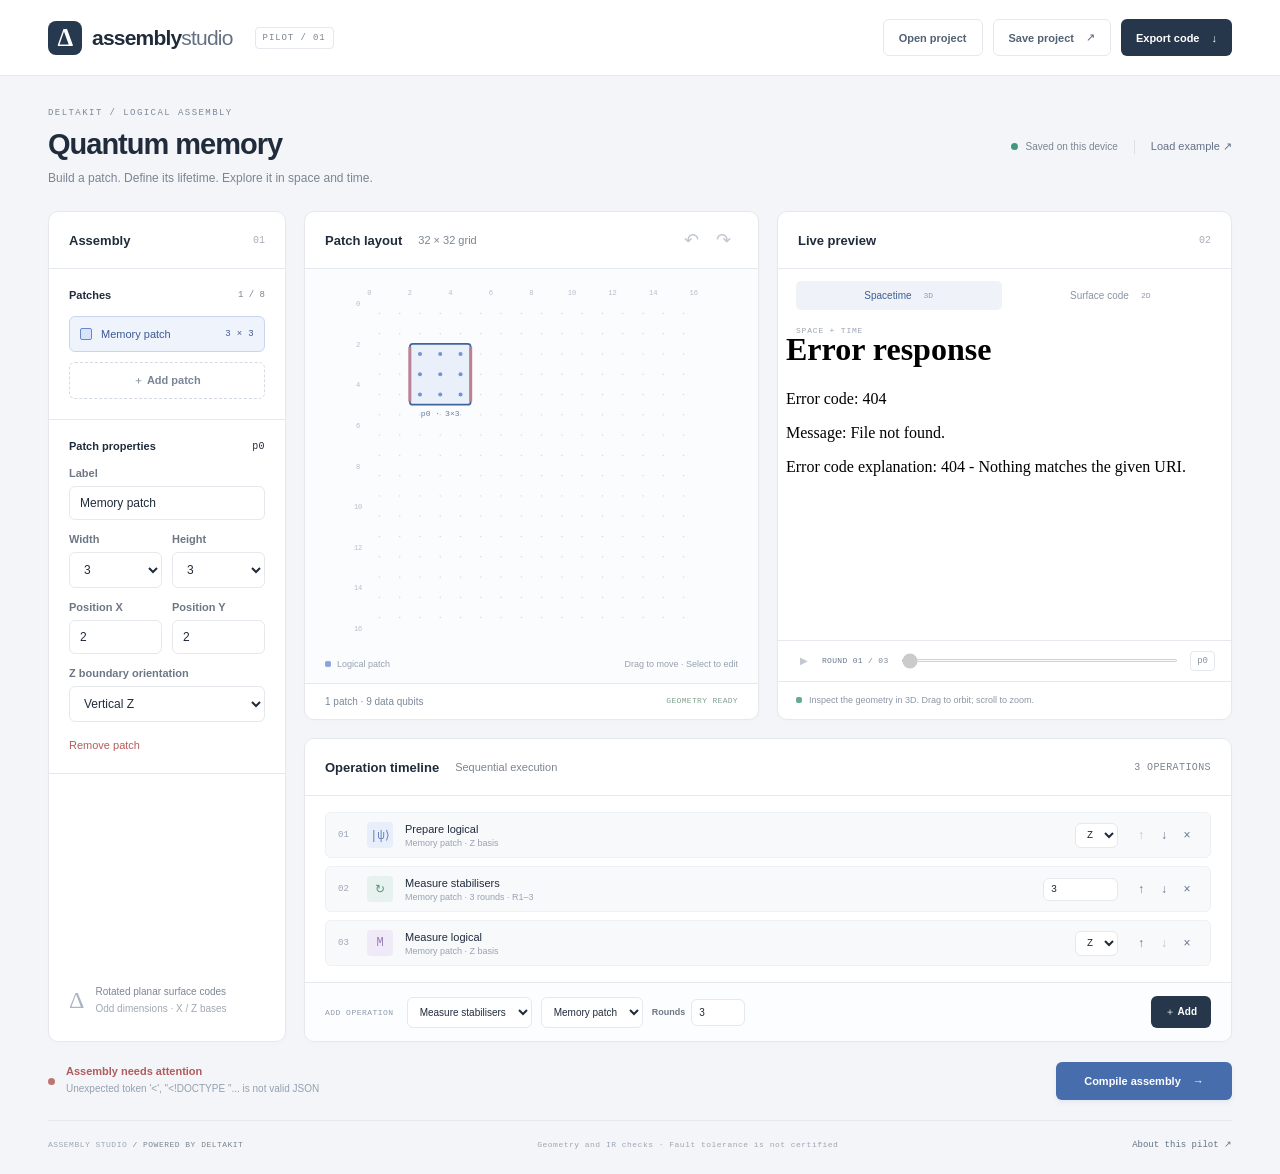
==== static/index.html @ bb97033a "scaffold visualizer" ====
<!doctype html>
<html lang="en">
  <head>
    <meta charset="utf-8" />
    <meta name="viewport" content="width=device-width, initial-scale=1" />
    <meta name="theme-color" content="#f4f5f8" />
    <title>Assembly Studio · Deltakit</title>
    <link rel="stylesheet" href="/static/style.css" />
    <script type="module" src="/static/app.js"></script>
  </head>
  <body>
    <header class="topbar">
      <a class="brand" href="/" aria-label="Assembly Studio home"
        ><span class="brand-mark">Δ</span
        ><span>assembly<span class="brand-light">studio</span></span></a
      >
      <span class="pilot-tag">PILOT / 01</span>
      <div class="topbar-actions">
        <button id="open-project" class="button ghost">Open project</button>
        <button id="save-project" class="button ghost">
          Save project <span aria-hidden="true">↗</span>
        </button>
        <button id="export-project" class="button dark">
          Export code <span aria-hidden="true">↓</span>
        </button>
      </div>
    </header>

    <main>
      <section class="project-heading">
        <div>
          <div class="eyebrow">DELTAKIT / LOGICAL ASSEMBLY</div>
          <input
            id="project-name"
            aria-label="Project name"
            maxlength="80"
            value="Quantum memory"
          />
          <p>
            Build a patch. Define its lifetime. Explore it in space and time.
          </p>
        </div>
        <div class="project-meta">
          <span class="status-dot"></span
          ><span id="save-status">Saved on this device</span
          ><span class="divider"></span
          ><button id="load-example" class="text-button">
            Load example ↗
          </button>
        </div>
      </section>

      <div class="workbench">
        <aside class="panel inspector">
          <div class="panel-heading">
            <h2>Assembly</h2>
            <span class="section-number">01</span>
          </div>
          <div class="inspector-section">
            <div class="section-title">
              <h3>Patches</h3>
              <span id="patch-count" class="count">1 / 8</span>
            </div>
            <div id="patch-list"></div>
            <button id="add-patch" class="button add-button">
              ＋ Add patch
            </button>
          </div>
          <div class="inspector-section" id="patch-properties">
            <div class="section-title">
              <h3>Patch properties</h3>
              <span id="selected-id" class="mono">p0</span>
            </div>
            <label>Label<input id="patch-name" maxlength="48" /></label>
            <div class="field-pair">
              <label
                >Width<select id="patch-width">
                  <option>3</option>
                  <option>5</option>
                  <option>7</option>
                  <option>9</option>
                  <option>11</option>
                </select></label
              ><label
                >Height<select id="patch-height">
                  <option>3</option>
                  <option>5</option>
                  <option>7</option>
                  <option>9</option>
                  <option>11</option>
                </select></label
              >
            </div>
            <div class="field-pair">
              <label
                >Position X<input
                  id="patch-x"
                  type="number"
                  min="0"
                  max="29"
                  step="1" /></label
              ><label
                >Position Y<input
                  id="patch-y"
                  type="number"
                  min="0"
                  max="29"
                  step="1"
              /></label>
            </div>
            <label
              >Z boundary orientation<select id="patch-orientation">
                <option value="true">Vertical Z</option>
                <option value="false">Horizontal Z</option>
              </select></label
            >
            <button id="delete-patch" class="text-button danger">
              Remove patch
            </button>
          </div>
          <div class="inspector-foot">
            <span class="small-mark">Δ</span>
            <p>
              Rotated planar surface codes<br /><span
                >Odd dimensions · X / Z bases</span
              >
            </p>
          </div>
        </aside>

        <section class="panel layout-panel">
          <div class="panel-heading">
            <div class="heading-with-icon">
              <h2>Patch layout</h2>
              <span class="muted small">32 × 32 grid</span>
            </div>
            <div class="icon-actions">
              <button
                id="undo"
                class="icon-button"
                title="Undo (Ctrl/⌘ Z)"
                aria-label="Undo"
              >
                ↶</button
              ><button
                id="redo"
                class="icon-button"
                title="Redo (Ctrl/⌘ Shift Z)"
                aria-label="Redo"
              >
                ↷
              </button>
            </div>
          </div>
          <div class="layout-canvas">
            <svg
              id="layout"
              viewBox="0 0 680 680"
              role="img"
              aria-label="Editable patch layout. Select a patch to edit its position."
            ></svg>
            <div class="canvas-caption">
              <span><span class="legend-dot blue"></span> Logical patch</span
              ><span>Drag to move · Select to edit</span>
            </div>
          </div>
          <div class="layout-summary">
            <span id="layout-summary">1 patch · 9 data qubits</span
            ><span class="mono" id="geometry-status">GEOMETRY READY</span>
          </div>
        </section>

        <section class="panel preview-panel">
          <div class="panel-heading">
            <h2>Live preview</h2>
            <span class="section-number">02</span>
          </div>
          <div class="preview-tabs" role="tablist" aria-label="Visualization">
            <button
              id="tab-spacetime"
              role="tab"
              aria-selected="true"
              class="active"
            >
              Spacetime <span>3D</span></button
            ><button id="tab-patches" role="tab" aria-selected="false">
              Surface code <span>2D</span>
            </button>
          </div>
          <div class="viewer-wrap" id="viewer-wrap">
            <iframe
              id="viewer"
              title="Deltakit spacetime visualization"
              src="/viewer"
            ></iframe>
            <div id="preview-empty" class="preview-empty" hidden>
              <span class="empty-orbit">◇</span>
              <h3>Your assembly, visualized</h3>
              <p>
                Add a patch and a stabiliser operation,<br />then compile your
                assembly.
              </p>
            </div>
            <span class="viewer-badge" id="viewer-badge">SPACE + TIME</span>
          </div>
          <div class="round-control">
            <button
              id="play-rounds"
              class="icon-button"
              title="Play rounds"
              aria-label="Play rounds"
            >
              ▶</button
            ><label for="round-slider" class="mono"
              >ROUND <span id="round-value">01</span
              ><span class="muted">
                / <span id="round-total">03</span></span
              ></label
            ><input
              id="round-slider"
              type="range"
              min="1"
              max="3"
              value="1"
              aria-label="Selected stabiliser round"
            /><span id="round-patch" class="round-patch">p0</span>
          </div>
          <div class="preview-note">
            <span class="legend-dot teal"></span
            ><span id="preview-note"
              >Inspect the geometry in 3D. Drag to orbit; scroll to zoom.</span
            >
          </div>
        </section>

        <section class="panel timeline-panel">
          <div class="panel-heading">
            <div class="heading-with-icon">
              <h2>Operation timeline</h2>
              <span class="muted small">Sequential execution</span>
            </div>
            <span id="operation-count" class="mono muted">3 OPERATIONS</span>
          </div>
          <div id="operation-list" class="operation-list"></div>
          <form id="add-operation" class="operation-composer">
            <span class="composer-label">ADD OPERATION</span
            ><label class="sr-only" for="op-kind">Operation type</label
            ><select id="op-kind">
              <option value="prepare">Prepare</option>
              <option value="memory" selected>Measure stabilisers</option>
              <option value="measure">Measure logical</option></select
            ><label class="sr-only" for="op-patch">Patch</label
            ><select id="op-patch"></select
            ><label id="op-basis-label"
              >Basis<select id="op-basis">
                <option>Z</option>
                <option>X</option>
              </select></label
            ><label id="op-rounds-label"
              >Rounds<input
                id="op-rounds"
                type="number"
                min="1"
                max="64"
                value="3" /></label
            ><button type="submit" class="button dark">＋ Add</button>
          </form>
        </section>
      </div>

      <section class="compile-bar">
        <div
          id="compile-status"
          class="compile-status"
          role="status"
          aria-live="polite"
        >
          <span class="status-dot"></span>
          <div>
            <strong>Ready to compile</strong
            ><span>Your changes are saved automatically on this device.</span>
          </div>
        </div>
        <button id="compile" class="button compile-button">
          Compile assembly <span aria-hidden="true">→</span>
        </button>
      </section>
      <footer>
        <span
          >ASSEMBLY STUDIO
          <span class="muted">/ POWERED BY DELTAKIT</span></span
        ><span>Geometry and IR checks · Fault tolerance is not certified</span
        ><button id="help" class="text-button">About this pilot ↗</button>
      </footer>
    </main>

    <input
      type="file"
      id="project-file"
      accept=".json,application/json"
      hidden
    />
    <dialog id="export-dialog">
      <div class="dialog-heading">
        <div>
          <div class="eyebrow">TAKE YOUR ASSEMBLY FURTHER</div>
          <h2>Export code</h2>
        </div>
        <button
          class="icon-button"
          data-close="export-dialog"
          aria-label="Close export"
        >
          ×
        </button>
      </div>
      <p>Use this assembly in your own Deltakit workflow.</p>
      <div class="export-tabs">
        <button class="button dark" id="export-python-tab">Python</button
        ><button class="button ghost" id="export-mlir-tab">
          Logical Assembly IR
        </button>
      </div>
      <pre id="export-code" tabindex="0"></pre>
      <div class="dialog-actions">
        <button class="button ghost" id="copy-code">Copy code</button
        ><button class="button dark" id="download-code">Download .py ↓</button>
      </div>
    </dialog>
    <dialog id="help-dialog">
      <div class="dialog-heading">
        <h2>A small assembly workbench</h2>
        <button
          class="icon-button"
          data-close="help-dialog"
          aria-label="Close help"
        >
          ×
        </button>
      </div>
      <p>
        Place up to eight rotated-planar patches, then define their preparation,
        stabiliser rounds, and logical measurement in order.
      </p>
      <p>
        <strong>Operations execute sequentially.</strong> Patches must be
        prepared before use. Logical measurement ends a patch's lifetime. The
        pilot supports X and Z bases and up to 64 total stabiliser rounds.
      </p>
      <p>
        The surface-code view shows the patch receiving stabiliser measurements
        at the selected round. The spacetime view shows the complete assembly.
        Both use the real Deltakit compiler and renderer.
      </p>
      <p>
        Projects are saved in this browser and can be downloaded as JSON. Code
        exports contain the editable assembly, before visualization passes.
        Geometry checks and successful IR verification do not certify logical
        correctness or fault tolerance.
      </p>
    </dialog>
    <div id="toast" class="toast" role="status" hidden></div>
  </body>
</html>
---- static/style.css ----
:root {
  --ink: #202c3c;
  --muted: #7b8592;
  --line: #e5e8ed;
  --blue: #4f73c8;
  --teal: #358b7b;
  --bg: #f4f5f8;
  --panel: #fff;
  --mono: ui-monospace, SFMono-Regular, Consolas, monospace;
  font-family:
    Inter,
    -apple-system,
    BlinkMacSystemFont,
    "Segoe UI",
    sans-serif;
  color: var(--ink);
  background: var(--bg);
  font-synthesis: none;
}
* {
  box-sizing: border-box;
}
body {
  margin: 0;
}
button,
input,
select {
  font: inherit;
}
button,
select {
  cursor: pointer;
}
button {
  transition:
    background 0.15s,
    box-shadow 0.15s;
}
button:disabled {
  opacity: 0.4;
  cursor: default;
}
button:focus-visible,
a:focus-visible,
input:focus-visible,
select:focus-visible {
  outline: 3px solid #b1c6ef;
  outline-offset: 3px;
}
button:hover:not(:disabled) {
  filter: brightness(0.96);
}
button {
  border: 0;
}
input,
select {
  border: 1px solid var(--line);
  border-radius: 6px;
  background: #fff;
  color: var(--ink);
  padding: 9px 10px;
  min-width: 0;
}
input[type="number"] {
  width: 100%;
}
select {
  padding-right: 22px;
}
label {
  display: flex;
  flex-direction: column;
  gap: 7px;
  font-size: 11px;
  font-weight: 600;
  color: #6d7785;
}
label input,
label select {
  font-size: 12px;
  font-weight: 500;
}
.mono {
  font-family: var(--mono);
  font-size: 10px;
  letter-spacing: 0.04em;
}
.muted {
  color: var(--muted);
}
.small {
  font-size: 11px;
}
.topbar {
  height: 76px;
  background: #fff;
  border-bottom: 1px solid var(--line);
  display: flex;
  align-items: center;
  padding: 0 48px;
  gap: 22px;
}
.brand {
  display: flex;
  align-items: center;
  gap: 10px;
  text-decoration: none;
  color: var(--ink);
  font-size: 21px;
  font-weight: 750;
  letter-spacing: -0.8px;
}
.brand-light {
  font-weight: 400;
  color: #647182;
}
.brand-mark {
  display: grid;
  place-items: center;
  background: #27394e;
  color: white;
  width: 34px;
  height: 34px;
  font-size: 25px;
  border-radius: 8px;
  font-family: Georgia, serif;
}
.pilot-tag {
  font: 9px var(--mono);
  letter-spacing: 0.1em;
  border: 1px solid var(--line);
  padding: 5px 7px;
  border-radius: 4px;
  color: var(--muted);
}
.topbar-actions {
  margin-left: auto;
  display: flex;
  gap: 10px;
}
.button {
  border-radius: 6px;
  font-size: 11px;
  font-weight: 600;
  padding: 11px 15px;
  display: inline-flex;
  align-items: center;
  justify-content: center;
  gap: 12px;
  white-space: nowrap;
}
.ghost {
  background: transparent;
  border: 1px solid var(--line);
  color: #526174;
}
.dark {
  background: #26364b;
  color: white;
}
.text-button {
  padding: 0;
  background: transparent;
  font-size: 11px;
  color: #637184;
  white-space: nowrap;
}
.text-button:hover {
  text-decoration: underline;
}
.danger {
  color: #b65c5c;
}
main {
  max-width: 1560px;
  margin: auto;
  padding: 32px 48px 0;
}
.project-heading {
  display: flex;
  align-items: center;
  justify-content: space-between;
  margin-bottom: 26px;
  gap: 20px;
}
.eyebrow {
  font: 9px var(--mono);
  letter-spacing: 0.16em;
  color: #7c899a;
  margin-bottom: 10px;
}
.project-heading input {
  font-size: 29px;
  font-weight: 650;
  letter-spacing: -1px;
  background: transparent;
  padding: 0;
  border: 0;
  width: min(480px, 100%);
  border-bottom: 1px solid transparent;
  border-radius: 0;
}
.project-heading input:hover {
  border-bottom-color: var(--line);
}
.project-heading p {
  font-size: 12px;
  color: var(--muted);
  margin: 9px 0 0;
}
.project-meta {
  font-size: 10px;
  color: var(--muted);
  display: flex;
  gap: 8px;
  align-items: center;
  white-space: nowrap;
}
.status-dot {
  display: inline-block;
  width: 7px;
  height: 7px;
  border-radius: 50%;
  background: #429782;
  flex-shrink: 0;
}
.divider {
  height: 14px;
  border-left: 1px solid #dbe0e6;
  margin: 0 8px;
}
.workbench {
  display: grid;
  grid-template-columns: 238px minmax(300px, 1fr) minmax(320px, 1fr);
  gap: 18px;
  align-items: stretch;
}
.panel {
  background: var(--panel);
  border: 1px solid var(--line);
  border-radius: 10px;
  overflow: hidden;
  box-shadow: 0 3px 8px #23364b03;
}
.panel-heading {
  height: 57px;
  padding: 0 20px;
  display: flex;
  align-items: center;
  justify-content: space-between;
  border-bottom: 1px solid var(--line);
  gap: 12px;
}
h2 {
  font-size: 13px;
  font-weight: 650;
  margin: 0;
}
.section-number {
  font: 10px var(--mono);
  color: #a8afb8;
}
.heading-with-icon {
  display: flex;
  align-items: center;
  gap: 16px;
}
.inspector {
  grid-row: span 2;
  display: flex;
  flex-direction: column;
}
.inspector-section {
  padding: 20px;
  border-bottom: 1px solid var(--line);
}
.section-title {
  display: flex;
  align-items: center;
  justify-content: space-between;
  margin-bottom: 15px;
}
.section-title h3 {
  font-size: 11px;
  font-weight: 600;
  margin: 0;
}
.count {
  font: 9px var(--mono);
  color: var(--muted);
}
#patch-list {
  display: flex;
  flex-direction: column;
  gap: 6px;
}
.patch-item {
  display: flex;
  gap: 9px;
  align-items: center;
  text-align: left;
  width: 100%;
  padding: 11px 10px;
  border: 1px solid transparent;
  background: #f8f9fb;
  border-radius: 6px;
  font-size: 11px;
  color: #57667a;
}
.patch-item.selected {
  border-color: #c9d5f0;
  background: #eff3fb;
  color: #3c5a95;
}
.patch-swatch {
  width: 12px;
  height: 12px;
  border: 1px solid #6987c8;
  background: #d8e4fa;
  border-radius: 2px;
  flex-shrink: 0;
}
.patch-item .patch-label {
  overflow: hidden;
  text-overflow: ellipsis;
  white-space: nowrap;
}
.patch-item .mono {
  margin-left: auto;
  font-size: 9px;
  white-space: nowrap;
}
.add-button {
  width: 100%;
  background: transparent;
  border: 1px dashed #d3dae3;
  color: #788594;
  margin-top: 10px;
  padding: 10px;
}
#patch-properties label {
  margin-bottom: 13px;
}
.field-pair {
  display: grid;
  grid-template-columns: 1fr 1fr;
  gap: 10px;
}
.inspector-foot {
  margin-top: auto;
  padding: 24px 20px;
  display: flex;
  align-items: center;
  gap: 11px;
  color: #7b8796;
}
.small-mark {
  font-family: Georgia, serif;
  font-size: 24px;
  color: #aab4c0;
}
.inspector-foot p {
  font-size: 10px;
  margin: 0;
  line-height: 1.7;
}
.inspector-foot p span {
  color: #a0a8b2;
}
.layout-panel,
.preview-panel {
  min-width: 0;
  display: flex;
  flex-direction: column;
}
.icon-actions {
  display: flex;
  gap: 3px;
}
.icon-button {
  background: transparent;
  color: #66778e;
  font-size: 18px;
  width: 29px;
  height: 29px;
  border-radius: 5px;
  display: inline-grid;
  place-items: center;
}
.layout-canvas {
  position: relative;
  padding: 14px 12px 35px;
  background: #fbfcfd;
  flex: 1;
  min-height: 330px;
}
.layout-canvas svg {
  width: 100%;
  height: 100%;
  max-height: 365px;
  display: block;
  touch-action: none;
  user-select: none;
}
.canvas-caption {
  position: absolute;
  bottom: 14px;
  left: 20px;
  right: 20px;
  display: flex;
  align-items: center;
  justify-content: space-between;
  font-size: 9px;
  color: #96a1af;
  gap: 8px;
}
.canvas-caption > span:first-child {
  display: flex;
  align-items: center;
  gap: 6px;
}
.legend-dot {
  display: inline-block;
  width: 6px;
  height: 6px;
  border-radius: 2px;
  flex-shrink: 0;
}
.blue {
  background: #8aa5dc;
}
.teal {
  background: #66a998;
}
.layout-summary {
  padding: 12px 20px;
  border-top: 1px solid var(--line);
  font-size: 10px;
  color: #7a899a;
  display: flex;
  justify-content: space-between;
  gap: 10px;
}
.layout-summary .mono {
  font-size: 8px;
  color: #83a191;
}
.preview-tabs {
  display: flex;
  padding: 12px 18px 0;
  gap: 6px;
  background: #fff;
}
.preview-tabs button {
  flex: 1;
  background: #fff;
  font-size: 10px;
  color: #8a95a4;
  padding: 9px 8px;
  border-radius: 5px;
  display: flex;
  align-items: center;
  justify-content: center;
  gap: 12px;
}
.preview-tabs button.active {
  background: #eff3f9;
  color: #3e5d94;
}
.preview-tabs button span {
  font: 8px var(--mono);
  color: #8b9ab1;
}
.viewer-wrap {
  position: relative;
  flex: 1;
  background: #fff;
  min-height: 295px;
  overflow: hidden;
}
iframe {
  width: 100%;
  height: 100%;
  min-height: 295px;
  position: absolute;
  inset: 0;
  border: 0;
}
.viewer-badge {
  position: absolute;
  left: 18px;
  top: 16px;
  font: 8px var(--mono);
  color: #9aa5b3;
  letter-spacing: 0.1em;
  pointer-events: none;
}
.preview-empty {
  position: absolute;
  inset: 0;
  display: flex;
  flex-direction: column;
  justify-content: center;
  align-items: center;
  background: #fafbfd;
  text-align: center;
  z-index: 1;
}
.preview-empty[hidden] {
  display: none;
}
.empty-orbit {
  font-size: 55px;
  color: #c6d1df;
}
.preview-empty h3 {
  font-size: 12px;
  font-weight: 500;
  color: #6f7f95;
}
.preview-empty p {
  font-size: 10px;
  color: #99a3af;
  line-height: 1.8;
}
.round-control {
  display: flex;
  align-items: center;
  gap: 10px;
  padding: 10px 16px;
  border-top: 1px solid var(--line);
}
.round-control label {
  display: block;
  white-space: nowrap;
  font-size: 8px;
  color: #697991;
  font-weight: 500;
}
.round-control input {
  min-width: 45px;
  padding: 0;
  flex: 1;
  accent-color: #597ec1;
  height: 3px;
}
.round-control .icon-button {
  font-size: 10px;
  width: 18px;
  height: 20px;
}
.round-patch {
  font: 9px var(--mono);
  border: 1px solid var(--line);
  border-radius: 4px;
  padding: 4px 6px;
  color: #8594a8;
  max-width: 65px;
  text-overflow: ellipsis;
  overflow: hidden;
  white-space: nowrap;
}
.preview-note {
  display: flex;
  gap: 7px;
  align-items: center;
  font-size: 9px;
  color: #8c97a4;
  padding: 12px 18px;
  border-top: 1px solid var(--line);
  line-height: 1.5;
}
.timeline-panel {
  grid-column: 2 / 4;
}
.operation-list {
  padding: 16px 20px;
  display: flex;
  flex-direction: column;
  gap: 8px;
  max-height: 238px;
  overflow: auto;
}
.operation-row {
  display: flex;
  align-items: center;
  gap: 12px;
  padding: 9px 12px;
  background: #f8f9fb;
  border: 1px solid #edf0f4;
  border-radius: 6px;
}
.operation-row.current {
  border-color: #b8caea;
  background: #f0f4fc;
}
.op-number {
  font: 9px var(--mono);
  color: #9aa6b6;
  width: 17px;
}
.op-symbol {
  border-radius: 4px;
  width: 26px;
  height: 26px;
  display: grid;
  place-items: center;
  font: 12px var(--mono);
  background: #e9effa;
  color: #607fbc;
}
.op-symbol.memory {
  background: #e7f2ee;
  color: #589185;
}
.op-symbol.measure {
  background: #f0eaf8;
  color: #967bb7;
}
.op-description {
  font-size: 11px;
  flex: 1;
}
.op-description span {
  font-size: 9px;
  color: #97a2b1;
  display: block;
  margin-top: 3px;
}
.operation-row select,
.operation-row input {
  font: 10px var(--mono);
  padding: 5px 7px;
  max-width: 75px;
  background: #fff;
}
.operation-row .op-arrows {
  display: flex;
  gap: 1px;
}
.operation-row .icon-button {
  width: 22px;
  height: 24px;
  font-size: 12px;
}
.operation-composer {
  border-top: 1px solid var(--line);
  padding: 13px 20px;
  display: flex;
  align-items: center;
  gap: 9px;
  flex-wrap: wrap;
  background: #fcfdfe;
}
.composer-label {
  font: 8px var(--mono);
  letter-spacing: 0.06em;
  color: #8d9bad;
  margin-right: 4px;
}
.operation-composer > select {
  font-size: 10px;
  padding: 8px;
  max-width: 165px;
}
.operation-composer label {
  flex-direction: row;
  align-items: center;
  gap: 6px;
  font-size: 9px;
  white-space: nowrap;
}
.operation-composer label select,
.operation-composer label input {
  padding: 7px;
  font-size: 10px;
  width: 54px;
}
.operation-composer button {
  margin-left: auto;
  padding: 9px 14px;
  font-size: 10px;
}
.compile-bar {
  display: flex;
  justify-content: space-between;
  align-items: center;
  padding: 20px 0;
  gap: 20px;
}
.compile-status {
  display: flex;
  gap: 11px;
  align-items: center;
  min-width: 0;
}
.compile-status strong {
  display: block;
  font-size: 11px;
  font-weight: 550;
  color: #5d6d81;
}
.compile-status span:not(.status-dot) {
  display: block;
  font-size: 10px;
  color: #94a0b0;
  margin-top: 4px;
  line-height: 1.6;
}
.compile-status.error strong {
  color: #b05c5c;
}
.compile-status.error .status-dot {
  background: #bf7474;
}
.compile-status.stale .status-dot {
  background: #d3a56d;
}
.compile-button {
  background: #486dad;
  color: #fff;
  min-width: 176px;
  font-size: 11px;
  padding: 13px 18px;
  box-shadow: 0 3px 5px #486dad15;
}
footer {
  border-top: 1px solid var(--line);
  padding: 18px 0 25px;
  display: flex;
  justify-content: space-between;
  align-items: center;
  gap: 15px;
  font: 8px var(--mono);
  letter-spacing: 0.06em;
  color: #9ca7b5;
}
footer .text-button {
  font-size: 9px;
}
dialog {
  border: 1px solid var(--line);
  border-radius: 12px;
  padding: 28px;
  width: min(760px, 90vw);
  color: var(--ink);
  box-shadow: 0 25px 70px #20304433;
}
dialog::backdrop {
  background: #24354955;
  backdrop-filter: blur(3px);
}
.dialog-heading {
  display: flex;
  align-items: center;
  justify-content: space-between;
}
.dialog-heading h2 {
  font-size: 20px;
  font-weight: 600;
}
dialog p {
  font-size: 12px;
  color: #79879a;
  line-height: 1.8;
}
.export-tabs {
  display: flex;
  gap: 8px;
  margin: 20px 0 12px;
}
pre {
  background: #f5f7fa;
  border: 1px solid var(--line);
  border-radius: 7px;
  padding: 18px;
  max-height: 45vh;
  overflow: auto;
  font: 11px/1.8 var(--mono);
  color: #596d8c;
}
.dialog-actions {
  display: flex;
  justify-content: flex-end;
  gap: 10px;
}
.toast {
  position: fixed;
  bottom: 24px;
  left: 50%;
  transform: translateX(-50%);
  background: #293b50;
  color: #fff;
  border-radius: 7px;
  padding: 12px 20px;
  font-size: 12px;
  box-shadow: 0 4px 20px #23364b22;
  z-index: 10;
}
.sr-only {
  position: absolute;
  width: 1px;
  height: 1px;
  padding: 0;
  margin: -1px;
  overflow: hidden;
  clip: rect(0, 0, 0, 0);
  white-space: nowrap;
  border: 0;
}
.empty-list {
  font-size: 11px;
  color: #8e9cad;
  padding: 12px 0;
  margin: 0;
}
.layout-patch {
  cursor: grab;
}
.layout-patch:active {
  cursor: grabbing;
}
.layout-patch:focus-visible {
  outline: none;
}
.layout-patch:focus-visible rect {
  stroke: #253c68;
  stroke-width: 4;
}
[hidden] {
  display: none !important;
}
@media (min-width: 1500px) {
  .layout-canvas svg {
    max-height: 420px;
  }
  .viewer-wrap {
    min-height: 345px;
  }
}
@media (max-width: 1100px) {
  main {
    padding: 24px;
  }
  .topbar {
    padding: 0 24px;
  }
  .workbench {
    grid-template-columns: 220px minmax(280px, 1fr);
  }
  .inspector {
    grid-row: span 3;
  }
  .preview-panel {
    grid-column: 2;
  }
  .timeline-panel {
    grid-column: 2;
  }
  .project-meta {
    display: none;
  }
  .layout-canvas svg {
    max-height: 320px;
  }
  .viewer-wrap {
    min-height: 340px;
  }
  .heading-with-icon {
    gap: 10px;
  }
}
@media (max-width: 680px) {
  main {
    padding: 20px 14px;
  }
  .topbar {
    padding: 0 14px;
    height: 64px;
    gap: 10px;
  }
  .brand {
    font-size: 17px;
  }
  .brand-mark {
    width: 27px;
    height: 27px;
    font-size: 20px;
  }
  .pilot-tag {
    display: none;
  }
  .topbar-actions {
    gap: 5px;
  }
  .topbar-actions .button {
    padding: 8px;
    font-size: 9px;
    gap: 5px;
  }
  .project-heading input {
    font-size: 24px;
  }
  .project-heading p {
    font-size: 11px;
  }
  .workbench {
    grid-template-columns: 1fr;
    gap: 12px;
  }
  .inspector,
  .preview-panel,
  .timeline-panel {
    grid-column: 1;
    grid-row: auto;
  }
  .inspector {
    display: block;
  }
  .inspector-section {
    padding: 15px;
  }
  .inspector-foot {
    display: none;
  }
  .field-pair {
    gap: 12px;
  }
  #patch-properties {
    display: grid;
    grid-template-columns: 1fr 1fr;
    gap: 0 15px;
  }
  #patch-properties .section-title {
    grid-column: span 2;
  }
  #patch-properties > label:first-of-type {
    grid-column: span 2;
  }
  .operation-composer {
    padding: 12px;
    gap: 7px;
  }
  .composer-label {
    width: 100%;
  }
  .compile-bar {
    align-items: flex-start;
  }
  .compile-button {
    min-width: 150px;
  }
  .compile-status span:not(.status-dot) {
    font-size: 9px;
  }
  footer {
    flex-wrap: wrap;
    font-size: 7px;
  }
  .operation-row {
    gap: 6px;
    padding: 7px;
  }
  .operation-list {
    padding: 12px;
  }
  .panel-heading {
    padding: 0 15px;
  }
  .operation-row .op-arrows {
    gap: 0;
  }
  .heading-with-icon .small {
    font-size: 9px;
  }
}
@media (prefers-reduced-motion: reduce) {
  * {
    transition: none !important;
  }
}
@media (max-width: 680px) {
  .topbar {
    height: auto;
    min-height: 64px;
    flex-wrap: wrap;
    padding: 14px;
    row-gap: 14px;
  }
  .topbar-actions {
    width: 100%;
    margin-left: 0;
    justify-content: space-between;
  }
  .topbar-actions .button {
    font-size: 10px;
    padding: 9px 12px;
  }
}
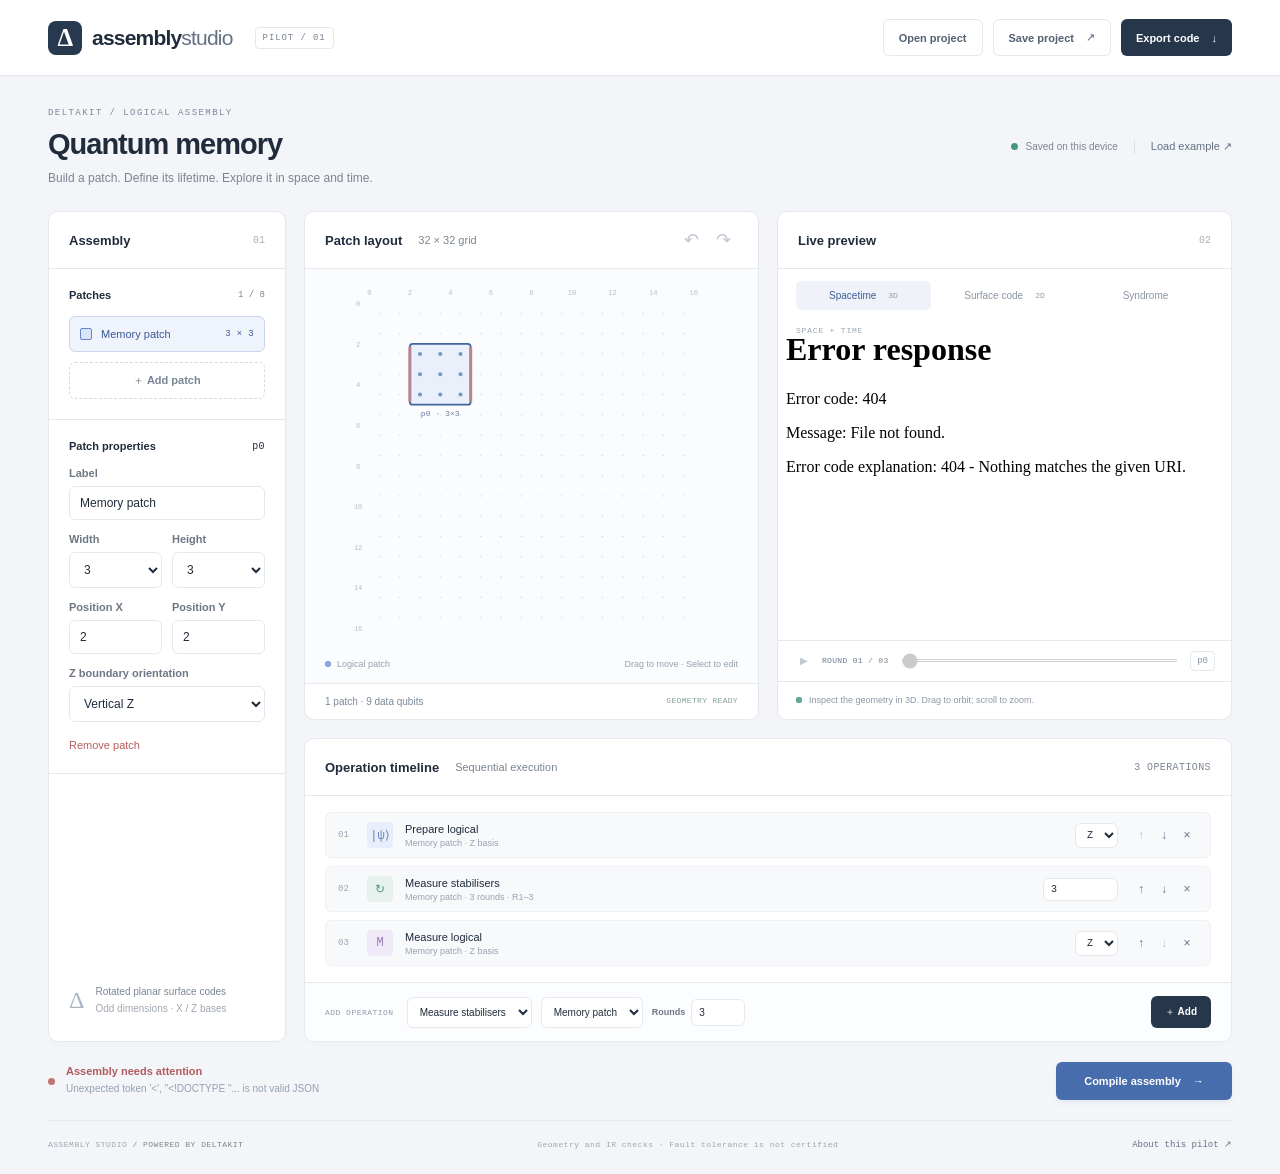
==== commit d01877fd: "feat: add interactive syndrome explorer" ====
--- a/static/index.html
+++ b/static/index.html
@@ -186,6 +186,9 @@
             ><button id="tab-patches" role="tab" aria-selected="false">
               Surface code <span>2D</span>
             </button>
+            <button id="tab-syndrome" role="tab" aria-selected="false" aria-controls="syndrome-panel">
+              Syndrome
+            </button>
           </div>
           <div class="viewer-wrap" id="viewer-wrap">
             <iframe
@@ -193,6 +196,23 @@
               title="Deltakit spacetime visualization"
               src="/viewer"
             ></iframe>
+            <section id="syndrome-panel" role="tabpanel" aria-labelledby="tab-syndrome" hidden>
+              <p id="syndrome-round" class="mono"></p>
+              <p id="syndrome-message" role="status"></p>
+              <svg id="syndrome-svg" aria-label="Physical data qubits and stabilizer checks"></svg>
+              <p class="syndrome-legend">X: solid red · Z: dashed blue · Bold outline + !: syndrome 1<br>
+                ● data · ◇ ancilla · X/Y/Z beside a qubit: accumulated error</p>
+              <div id="syndrome-inspector" aria-live="polite"></div>
+              <div class="syndrome-injection">
+                <label for="inject-pauli">Pauli error</label>
+                <select id="inject-pauli"><option>X</option><option>Y</option><option>Z</option></select>
+                <button id="inject-error" class="button" disabled>Inject before this round</button>
+              </div>
+              <div class="syndrome-error-heading"><strong>Injections · all patches</strong>
+                <button id="clear-errors" class="button ghost" disabled>Clear all</button></div>
+              <ul id="syndrome-errors"></ul>
+              <p class="syndrome-legend">Idealized error-induced syndromes, not sampled measurements.</p>
+            </section>
             <div id="preview-empty" class="preview-empty" hidden>
               <span class="empty-orbit">◇</span>
               <h3>Your assembly, visualized</h3>
--- a/static/style.css
+++ b/static/style.css
@@ -999,3 +999,36 @@
     padding: 9px 12px;
   }
 }
+
+/* The syndrome view lives alongside, rather than inside, the renderer iframe. */
+#syndrome-panel { padding: 34px 18px 16px; }
+#syndrome-round { font-size: 11px; color: #3e5d94; }
+#syndrome-message { font-size: 12px; color: #a04c38; }
+#syndrome-message:empty { display: none; }
+#syndrome-svg { display: block; width: 100%; height: 330px; }
+#syndrome-svg[aria-disabled="true"] { opacity: .45; pointer-events: none; }
+#syndrome-svg [role="button"] { cursor: pointer; outline: none; }
+.syndrome-check polygon { stroke-width: .025; fill-opacity: .22; }
+.syndrome-check.basis-X polygon { fill: #cf7272; stroke: #a34848; }
+.syndrome-check.basis-Z polygon { fill: #719bdd; stroke: #3b65a5; stroke-dasharray: .07 .04; }
+.syndrome-check text { font-size: .16px; fill: #273954; font-weight: 700; }
+.syndrome-check[data-syndrome="1"] polygon { stroke: #ad4800; stroke-width: .07; }
+.syndrome-check[aria-pressed="true"] polygon, .syndrome-check:focus-visible polygon { fill-opacity: .55; }
+.syndrome-ancilla path { fill: white; stroke: #627086; stroke-width: .025; }
+.syndrome-ancilla[aria-pressed="true"] path, .syndrome-ancilla:focus-visible path { fill: #ffa338; }
+.qubit-hit { fill: transparent; }
+.qubit-dot { fill: #fff; stroke: #43536c; stroke-width: .035; }
+.syndrome-qubit.in-support .qubit-dot { fill: #ffd66a; }
+.syndrome-qubit[aria-pressed="true"] .qubit-dot, .syndrome-qubit:focus-visible .qubit-dot { stroke: #ba4e00; stroke-width: .065; }
+.error-marker { font-size: .19px; font-weight: 800; fill: #9e3900; paint-order: stroke; stroke: white; stroke-width: .03; }
+.syndrome-legend { font-size: 11px; color: #637187; line-height: 1.6; }
+#syndrome-inspector { padding: 12px; background: #f3f6fa; border-radius: 6px; font-size: 12px; overflow-wrap: anywhere; }
+#syndrome-inspector p { margin: 7px 0; }
+#syndrome-inspector .button { margin: 3px; }
+.syndrome-injection, .syndrome-error-heading { display: flex; align-items: center; flex-wrap: wrap; gap: 8px; margin-top: 12px; font-size: 12px; }
+.syndrome-injection select { width: auto; }
+.syndrome-error-heading { justify-content: space-between; }
+#syndrome-errors { list-style: none; padding: 0; max-height: 160px; overflow-y: auto; font-size: 11px; }
+#syndrome-errors li { display: flex; align-items: center; gap: 8px; justify-content: space-between; padding: 6px 0; border-bottom: 1px solid var(--line); }
+#syndrome-errors li span { overflow-wrap: anywhere; min-width: 0; }
+#syndrome-errors button { flex-shrink: 0; }
